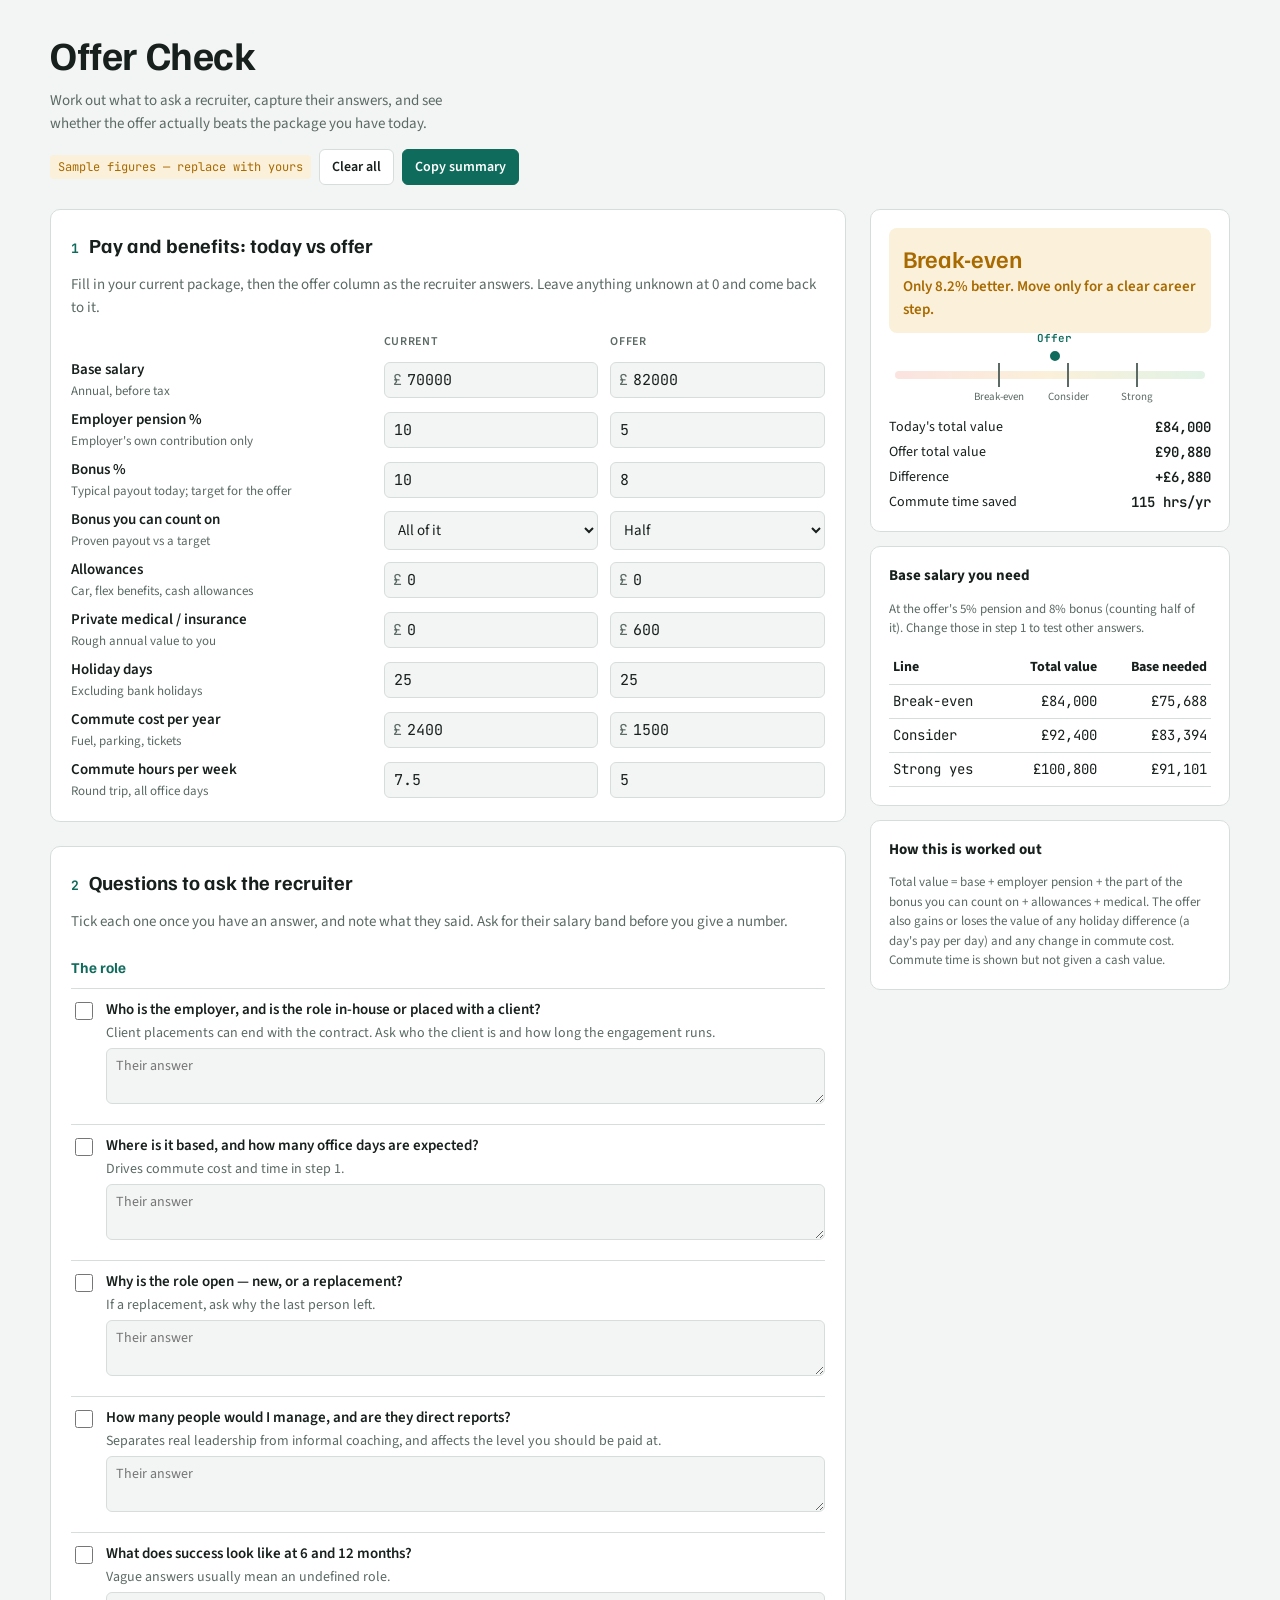
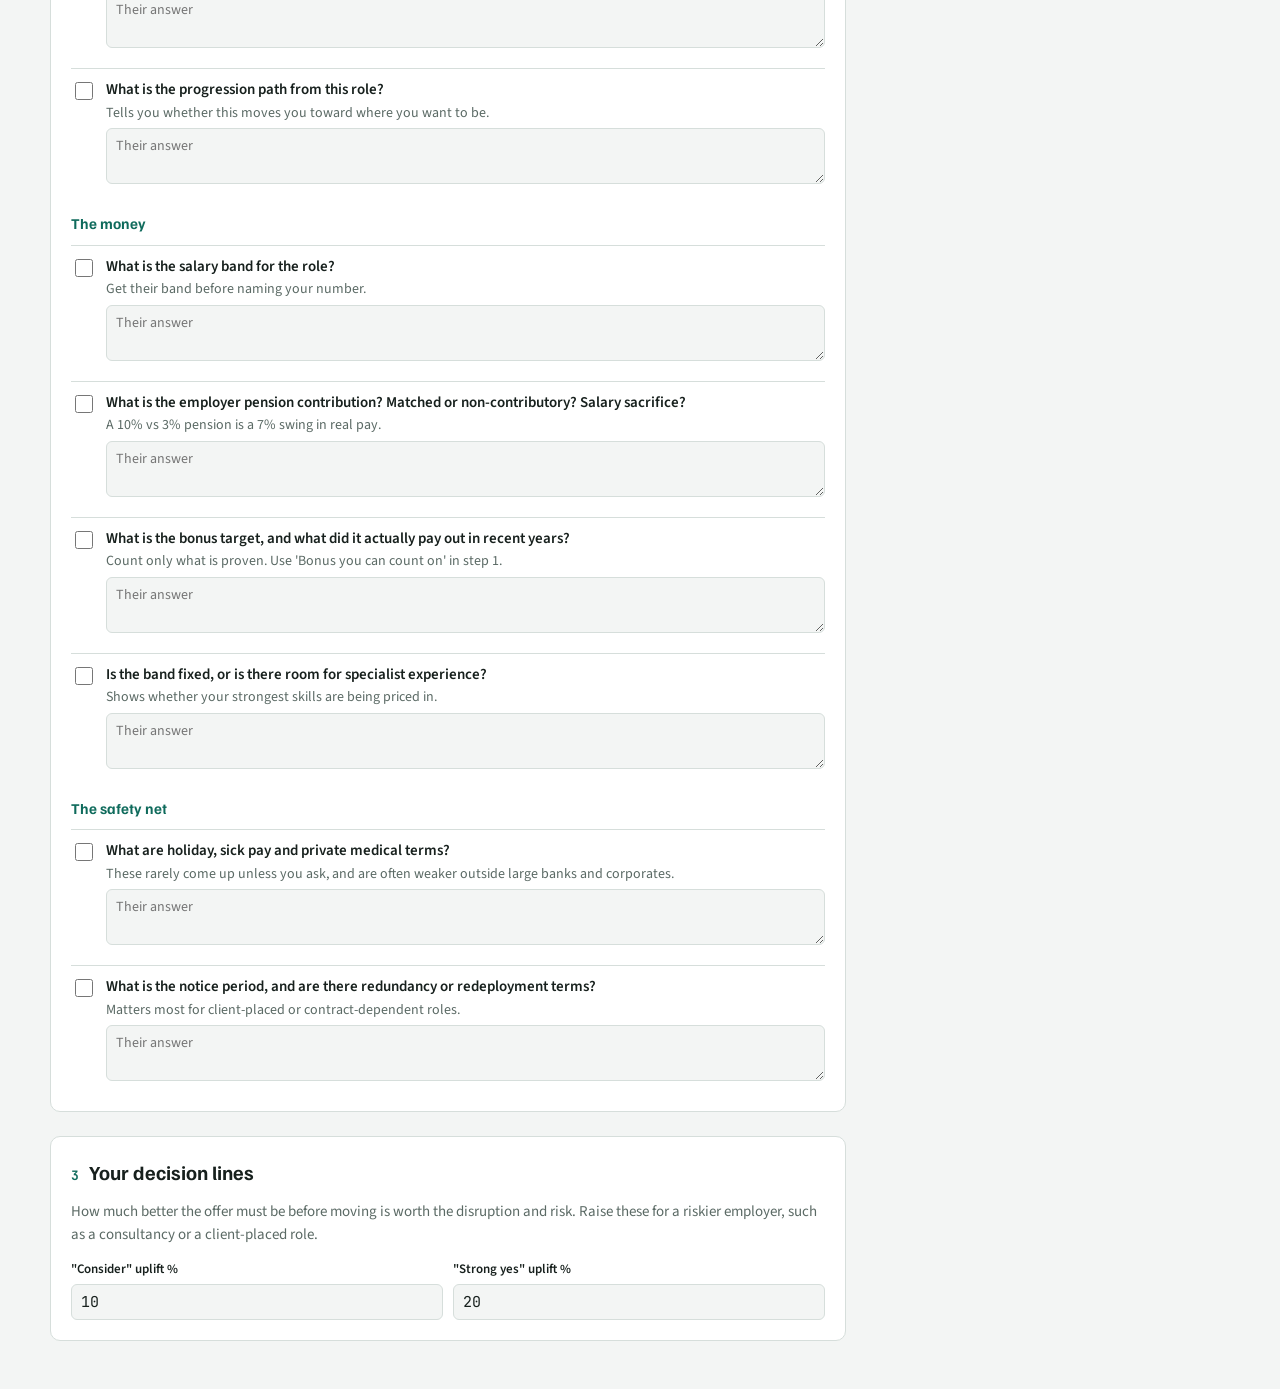
==== index.html @ 34a7ccfe "Initial commit: Offer Check v1 Co-Authored-By: Claude Opus 5.5 <noreply@anthropic.com> Claude-Sessio" ====
<!doctype html>
<html lang="en-GB">
<head>
<meta charset="utf-8">
<meta name="viewport" content="width=device-width, initial-scale=1, viewport-fit=cover">
<style>[hidden]{display:none!important}body{margin:0}img{max-width:100%}</style>
<title>Offer Check</title>
<meta name="claude:viewport-fit-sides" content="cover">
<link rel="preconnect" href="https://fonts.googleapis.com">
<link rel="stylesheet" href="https://fonts.googleapis.com/css2?family=Familjen+Grotesk:wght@500;700&family=Source+Sans+3:wght@400;600&family=JetBrains+Mono:wght@400;600&display=swap">
<style>
/* Layout: a working ledger. Inputs on the left (current vs offer side by side), a sticky verdict panel on the right; stacks on phones. */
:root{
  --bg:#f3f5f4; --surface:#ffffff; --ink:#17201d; --muted:#5b6a65; --line:#d6dedb;
  --accent:#0f6b5c; --accent-soft:#dcefea;
  --good:#1d7a3e; --warn:#a86a00; --bad:#b3261e; --good-bg:#e1f3e6; --warn-bg:#fbf0d9; --bad-bg:#fbe3e0;
  --display:"Familjen Grotesk", "Helvetica Neue", Arial, sans-serif;
  --body:"Source Sans 3", "Segoe UI", system-ui, sans-serif;
  --mono:"JetBrains Mono", ui-monospace, Menlo, monospace;
}
@media (prefers-color-scheme: dark){:root:not([data-theme="light"]){
  --bg:#101614; --surface:#18201e; --ink:#e6eeeb; --muted:#9aaba5; --line:#2c3835;
  --accent:#4fc2ab; --accent-soft:#183a33;
  --good:#6fd18f; --warn:#e8b252; --bad:#f08a80; --good-bg:#16301f; --warn-bg:#352a12; --bad-bg:#3a1a17; color-scheme:dark}}
:root[data-theme="dark"]{
  --bg:#101614; --surface:#18201e; --ink:#e6eeeb; --muted:#9aaba5; --line:#2c3835;
  --accent:#4fc2ab; --accent-soft:#183a33;
  --good:#6fd18f; --warn:#e8b252; --bad:#f08a80; --good-bg:#16301f; --warn-bg:#352a12; --bad-bg:#3a1a17; color-scheme:dark}
*{box-sizing:border-box}
body{background:var(--bg);color:var(--ink);font-family:var(--body);font-size:15px;line-height:1.5;
  padding-left:max(16px,env(safe-area-inset-left,0px));padding-right:max(16px,env(safe-area-inset-right,0px));padding-block:24px 48px}
.wrap{max-width:1180px;margin:0 auto;display:grid;gap:24px}
header h1{font-family:var(--display);font-weight:700;font-size:clamp(28px,4vw,40px);margin:0;letter-spacing:-.01em;text-wrap:balance}
header p{margin:6px 0 0;color:var(--muted);max-width:62ch}
.bar{display:flex;flex-wrap:wrap;gap:8px;align-items:center;margin-top:14px}
.tag{font-family:var(--mono);font-size:12px;background:var(--warn-bg);color:var(--warn);padding:3px 8px;border-radius:4px}
button{font:600 14px var(--body);border:1px solid var(--line);background:var(--surface);color:var(--ink);padding:7px 12px;border-radius:6px;cursor:pointer}
button.primary{background:var(--accent);border-color:var(--accent);color:var(--surface)}
button:focus-visible,input:focus-visible,select:focus-visible,textarea:focus-visible{outline:2px solid var(--accent);outline-offset:2px}
.grid{display:grid;grid-template-columns:minmax(0,1fr) 360px;gap:24px;align-items:start}
@media (max-width:900px){.grid{grid-template-columns:minmax(0,1fr)}}
section.step{background:var(--surface);border:1px solid var(--line);border-radius:10px;padding:20px;display:grid;gap:14px;min-width:0}
.step h2{font-family:var(--display);font-size:20px;margin:0;display:flex;gap:10px;align-items:baseline}
.step h2 .n{font-family:var(--mono);font-size:13px;color:var(--accent)}
.step > p{margin:0;color:var(--muted)}
.cols{display:grid;grid-template-columns:minmax(0,1.4fr) minmax(0,1fr) minmax(0,1fr);gap:8px 12px;align-items:center}
.cols .h{font-size:12px;text-transform:uppercase;letter-spacing:.06em;color:var(--muted);font-weight:600}
.cols label{font-weight:600}
.cols label small{display:block;font-weight:400;color:var(--muted);font-size:13px}
input,select,textarea{font:15px var(--body);color:var(--ink);background:var(--bg);border:1px solid var(--line);border-radius:6px;padding:7px 9px;width:100%;min-width:0}
input[type=number]{font-family:var(--mono);font-variant-numeric:tabular-nums}
.money{position:relative}.money span{position:absolute;left:9px;top:50%;transform:translateY(-50%);color:var(--muted);font-family:var(--mono)}.money input{padding-left:22px}
@media (max-width:560px){.cols{grid-template-columns:minmax(0,1fr) minmax(0,1fr)}.cols label{grid-column:1/-1;margin-top:6px}.cols .h.first{display:none}}
.qs{display:grid;gap:10px}
.q{display:grid;grid-template-columns:auto minmax(0,1fr);gap:4px 10px;padding:10px 0;border-top:1px solid var(--line)}
.q:first-child{border-top:0}
.q input[type=checkbox]{width:18px;height:18px;margin-top:3px;accent-color:var(--accent)}
.q .t{font-weight:600}
.q .why{color:var(--muted);font-size:14px}
.q textarea{grid-column:2;min-height:38px;resize:vertical;font-size:14px}
.group{font-family:var(--display);font-size:15px;margin:8px 0 0;color:var(--accent)}
aside{position:sticky;top:calc(env(safe-area-inset-top,0px) + 16px);display:grid;gap:14px;min-width:0}
.panel{background:var(--surface);border:1px solid var(--line);border-radius:10px;padding:18px;display:grid;gap:12px}
.verdict{border-radius:8px;padding:12px 14px;font-weight:600}
.verdict .big{font-family:var(--display);font-size:24px;display:block}
.v-bad{background:var(--bad-bg);color:var(--bad)}.v-warn{background:var(--warn-bg);color:var(--warn)}.v-good{background:var(--good-bg);color:var(--good)}
.kv{display:grid;grid-template-columns:1fr auto;gap:4px 12px;font-size:14px}
.kv b{font-family:var(--mono);font-variant-numeric:tabular-nums;font-weight:600;text-align:right}
.scale{position:relative;height:56px;margin:4px 6px 0}
.track{position:absolute;left:0;right:0;top:22px;height:8px;border-radius:4px;background:linear-gradient(90deg,var(--bad-bg),var(--warn-bg),var(--good-bg))}
.mk{position:absolute;top:14px;width:2px;height:24px;background:var(--muted)}
.mk span{position:absolute;top:26px;left:50%;transform:translateX(-50%);font-size:11px;color:var(--muted);white-space:nowrap}
.you{position:absolute;top:0;width:14px;height:14px;margin-left:-7px;border-radius:50%;background:var(--accent);border:2px solid var(--surface)}
.you span{position:absolute;bottom:16px;left:50%;transform:translateX(-50%);font:600 11px var(--mono);color:var(--accent);white-space:nowrap}
table{width:100%;border-collapse:collapse;font-size:14px}
th,td{padding:6px 4px;border-bottom:1px solid var(--line);text-align:right;font-variant-numeric:tabular-nums}
th:first-child,td:first-child{text-align:left}
td{font-family:var(--mono)}
.note{font-size:13px;color:var(--muted);margin:0}
.toast{font-size:13px;color:var(--good);min-height:1em}
.settings{display:grid;grid-template-columns:repeat(auto-fit,minmax(150px,1fr));gap:10px}
.settings label{font-size:13px;font-weight:600;display:grid;gap:4px}
</style>

</head>
<body>
<div class="wrap">
<header>
  <h1>Offer Check</h1>
  <p>Work out what to ask a recruiter, capture their answers, and see whether the offer actually beats the package you have today.</p>
  <div class="bar">
    <span class="tag" id="sampleTag">Sample figures — replace with yours</span>
    <button id="clearBtn">Clear all</button>
    <button id="copyBtn" class="primary">Copy summary</button>
    <span class="toast" id="toast" role="status"></span>
  </div>
</header>

<div class="grid">
<main style="display:grid;gap:24px;min-width:0">

<section class="step" aria-labelledby="s1">
  <h2 id="s1"><span class="n">1</span>Pay and benefits: today vs offer</h2>
  <p>Fill in your current package, then the offer column as the recruiter answers. Leave anything unknown at 0 and come back to it.</p>
  <div class="cols">
    <span class="h first"></span><span class="h">Current</span><span class="h">Offer</span>

    <label for="cBase">Base salary<small>Annual, before tax</small></label>
    <div class="money"><span>£</span><input type="number" id="cBase" min="0" step="500"></div>
    <div class="money"><span>£</span><input type="number" id="oBase" min="0" step="500"></div>

    <label for="cPen">Employer pension %<small>Employer's own contribution only</small></label>
    <input type="number" id="cPen" min="0" step="0.5"><input type="number" id="oPen" min="0" step="0.5">

    <label for="cBon">Bonus %<small>Typical payout today; target for the offer</small></label>
    <input type="number" id="cBon" min="0" step="0.5"><input type="number" id="oBon" min="0" step="0.5">

    <label for="cRel">Bonus you can count on<small>Proven payout vs a target</small></label>
    <select id="cRel"><option value="1">All of it</option><option value="0.5">Half</option><option value="0">None</option></select>
    <select id="oRel"><option value="1">All of it</option><option value="0.5">Half</option><option value="0">None</option></select>

    <label for="cAllow">Allowances<small>Car, flex benefits, cash allowances</small></label>
    <div class="money"><span>£</span><input type="number" id="cAllow" min="0" step="100"></div>
    <div class="money"><span>£</span><input type="number" id="oAllow" min="0" step="100"></div>

    <label for="cMed">Private medical / insurance<small>Rough annual value to you</small></label>
    <div class="money"><span>£</span><input type="number" id="cMed" min="0" step="100"></div>
    <div class="money"><span>£</span><input type="number" id="oMed" min="0" step="100"></div>

    <label for="cHol">Holiday days<small>Excluding bank holidays</small></label>
    <input type="number" id="cHol" min="0" step="1"><input type="number" id="oHol" min="0" step="1">

    <label for="cCom">Commute cost per year<small>Fuel, parking, tickets</small></label>
    <div class="money"><span>£</span><input type="number" id="cCom" min="0" step="100"></div>
    <div class="money"><span>£</span><input type="number" id="oCom" min="0" step="100"></div>

    <label for="cHrs">Commute hours per week<small>Round trip, all office days</small></label>
    <input type="number" id="cHrs" min="0" step="0.5"><input type="number" id="oHrs" min="0" step="0.5">
  </div>
</section>

<section class="step" aria-labelledby="s2">
  <h2 id="s2"><span class="n">2</span>Questions to ask the recruiter</h2>
  <p>Tick each one once you have an answer, and note what they said. Ask for their salary band before you give a number.</p>
  <div class="qs" id="qs"></div>
</section>

<section class="step" aria-labelledby="s3">
  <h2 id="s3"><span class="n">3</span>Your decision lines</h2>
  <p>How much better the offer must be before moving is worth the disruption and risk. Raise these for a riskier employer, such as a consultancy or a client-placed role.</p>
  <div class="settings">
    <label for="tCon">"Consider" uplift %<input type="number" id="tCon" min="0" step="1"></label>
    <label for="tStr">"Strong yes" uplift %<input type="number" id="tStr" min="0" step="1"></label>
  </div>
</section>
</main>

<aside aria-label="Result">
  <div class="panel">
    <div class="verdict" id="verdict"></div>
    <div class="scale" id="scale" aria-hidden="true"></div>
    <div class="kv" id="totals"></div>
  </div>
  <div class="panel">
    <strong>Base salary you need</strong>
    <p class="note" id="needNote"></p>
    <table id="need"><thead><tr><th>Line</th><th>Total value</th><th>Base needed</th></tr></thead><tbody></tbody></table>
  </div>
  <div class="panel">
    <strong>How this is worked out</strong>
    <p class="note">Total value = base + employer pension + the part of the bonus you can count on + allowances + medical. The offer also gains or loses the value of any holiday difference (a day's pay per day) and any change in commute cost. Commute time is shown but not given a cash value.</p>
  </div>
</aside>
</div>
</div>

<script>
const QUESTIONS=[
 ["The role",[
  ["Who is the employer, and is the role in-house or placed with a client?","Client placements can end with the contract. Ask who the client is and how long the engagement runs."],
  ["Where is it based, and how many office days are expected?","Drives commute cost and time in step 1."],
  ["Why is the role open — new, or a replacement?","If a replacement, ask why the last person left."],
  ["How many people would I manage, and are they direct reports?","Separates real leadership from informal coaching, and affects the level you should be paid at."],
  ["What does success look like at 6 and 12 months?","Vague answers usually mean an undefined role."],
  ["What is the progression path from this role?","Tells you whether this moves you toward where you want to be."]]],
 ["The money",[
  ["What is the salary band for the role?","Get their band before naming your number."],
  ["What is the employer pension contribution? Matched or non-contributory? Salary sacrifice?","A 10% vs 3% pension is a 7% swing in real pay."],
  ["What is the bonus target, and what did it actually pay out in recent years?","Count only what is proven. Use 'Bonus you can count on' in step 1."],
  ["Is the band fixed, or is there room for specialist experience?","Shows whether your strongest skills are being priced in."]]],
 ["The safety net",[
  ["What are holiday, sick pay and private medical terms?","These rarely come up unless you ask, and are often weaker outside large banks and corporates."],
  ["What is the notice period, and are there redundancy or redeployment terms?","Matters most for client-placed or contract-dependent roles."]]]
];
const SAMPLE={cBase:70000,oBase:82000,cPen:10,oPen:5,cBon:10,oBon:8,cRel:"1",oRel:"0.5",cAllow:0,oAllow:0,cMed:0,oMed:600,cHol:25,oHol:25,cCom:2400,oCom:1500,cHrs:7.5,oHrs:5,tCon:10,tStr:20,qa:{},qn:{}};
const ids=["cBase","oBase","cPen","oPen","cBon","oBon","cRel","oRel","cAllow","oAllow","cMed","oMed","cHol","oHol","cCom","oCom","cHrs","oHrs","tCon","tStr"];
const KEY="offer-check-v1";
let st;
try{st=JSON.parse(localStorage.getItem(KEY))}catch(e){}
if(!st)st=structuredClone(SAMPLE);
st.qa=st.qa||{};st.qn=st.qn||{};

const qs=document.getElementById("qs");
let qi=0;
QUESTIONS.forEach(([g,list])=>{
  const h=document.createElement("h3");h.className="group";h.textContent=g;qs.appendChild(h);
  list.forEach(([t,why])=>{
    const id="q"+(qi++);
    const d=document.createElement("div");d.className="q";
    d.innerHTML=`<input type="checkbox" id="${id}"><label for="${id}"><span class="t"></span><br><span class="why"></span></label><textarea id="${id}n" aria-label="Answer" placeholder="Their answer"></textarea>`;
    d.querySelector(".t").textContent=t;d.querySelector(".why").textContent=why;
    qs.appendChild(d);
    const cb=d.querySelector("input"),tx=d.querySelector("textarea");
    cb.checked=!!st.qa[id];tx.value=st.qn[id]||"";
    cb.addEventListener("change",()=>{st.qa[id]=cb.checked;save()});
    tx.addEventListener("input",()=>{st.qn[id]=tx.value;save()});
  });
});

ids.forEach(i=>{const el=document.getElementById(i);el.value=st[i]??"";el.addEventListener("input",()=>{st[i]=el.value;save();calc()})});

function save(){try{localStorage.setItem(KEY,JSON.stringify(st))}catch(e){}markSample()}
function markSample(){document.getElementById("sampleTag").hidden=JSON.stringify(ids.map(i=>String(st[i])))!==JSON.stringify(ids.map(i=>String(SAMPLE[i])))}
const n=i=>parseFloat(st[i])||0;
const gbp=v=>"£"+Math.round(v).toLocaleString("en-GB");

let last={};
function calc(){
  const cb=n("cBase"),ob=n("oBase");
  const cur=cb*(1+n("cPen")/100+n("cBon")/100*parseFloat(st.cRel))+n("cAllow")+n("cMed");
  const dDays=n("oHol")-n("cHol"), comSave=n("cCom")-n("oCom");
  const rate=1+n("oPen")/100+n("oBon")/100*parseFloat(st.oRel)+dDays/260;
  const fixed=n("oAllow")+n("oMed")+comSave;
  const off=ob*rate+fixed;
  const con=cur*(1+n("tCon")/100), str=cur*(1+n("tStr")/100);
  const diff=off-cur, pct=cur?diff/cur*100:0;
  let v,cls;
  if(!cb){v=["Add your current package","Start with step 1."];cls="v-warn"}
  else if(!ob){v=["Waiting for an offer","Your decision lines are ready on the right."];cls="v-warn"}
  else if(off<cur){v=["Walk away",`The offer is worth ${gbp(-diff)} less than today.`];cls="v-bad"}
  else if(off<con){v=["Break-even",`Only ${pct.toFixed(1)}% better. Move only for a clear career step.`];cls="v-warn"}
  else if(off<str){v=["Consider",`${pct.toFixed(1)}% better than today.`];cls="v-good"}
  else {v=["Strong yes",`${pct.toFixed(1)}% better than today.`];cls="v-good"}
  const ve=document.getElementById("verdict");ve.className="verdict "+cls;
  ve.innerHTML=`<span class="big"></span><span></span>`;ve.children[0].textContent=v[0];ve.children[1].textContent=v[1];

  const hrsSaved=(n("cHrs")-n("oHrs"))*46;
  document.getElementById("totals").innerHTML=
   `<span>Today's total value</span><b>${gbp(cur)}</b><span>Offer total value</span><b>${ob?gbp(off):"—"}</b><span>Difference</span><b>${ob?(diff>=0?"+":"−")+gbp(Math.abs(diff)):"—"}</b><span>Commute time saved</span><b>${hrsSaved>=0?"":"−"}${Math.abs(Math.round(hrsSaved))} hrs/yr</b>`;

  const sc=document.getElementById("scale");
  const lo=cur*0.85, hi=Math.max(str*1.08, off*1.03, cur*1.3);
  const pos=x=>Math.min(100,Math.max(0,(x-lo)/(hi-lo)*100));
  sc.innerHTML=`<div class="track"></div>`+
   [["Break-even",cur],["Consider",con],["Strong",str]].map(([l,x])=>`<div class="mk" style="left:${pos(x)}%"><span>${l}</span></div>`).join("")+
   (ob?`<div class="you" style="left:${pos(off)}%"><span>Offer</span></div>`:"");

  const tb=document.querySelector("#need tbody");
  tb.innerHTML=[["Break-even",cur],["Consider",con],["Strong yes",str]].map(([l,t])=>`<tr><td>${l}</td><td>${gbp(t)}</td><td>${gbp((t-fixed)/rate)}</td></tr>`).join("");
  document.getElementById("needNote").textContent=`At the offer's ${n("oPen")}% pension and ${n("oBon")}% bonus (counting ${st.oRel==="1"?"all":st.oRel==="0.5"?"half":"none"} of it). Change those in step 1 to test other answers.`;
  last={cur,off,con,str,diff,pct,verdict:v[0],rate,fixed,ob,hrsSaved};
}

document.getElementById("clearBtn").addEventListener("click",()=>{
  ids.forEach(i=>st[i]=(i==="cRel"||i==="oRel")?"1":(i==="tCon"?10:i==="tStr"?20:""));
  st.qa={};st.qn={};
  ids.forEach(i=>document.getElementById(i).value=st[i]);
  document.querySelectorAll(".q input").forEach(c=>c.checked=false);
  document.querySelectorAll(".q textarea").forEach(t=>t.value="");
  save();calc();
});

document.getElementById("copyBtn").addEventListener("click",()=>{
  const L=last;let t=`Offer check\nVerdict: ${L.verdict}\nToday's total value: ${gbp(L.cur)}\nOffer total value: ${L.ob?gbp(L.off):"not yet known"}\n`;
  if(L.ob)t+=`Difference: ${L.diff>=0?"+":"-"}${gbp(Math.abs(L.diff))} (${L.pct.toFixed(1)}%)\n`;
  t+=`Base needed: break-even ${gbp((L.cur-L.fixed)/L.rate)}, consider ${gbp((L.con-L.fixed)/L.rate)}, strong yes ${gbp((L.str-L.fixed)/L.rate)}\n\nRecruiter answers:\n`;
  let i=0;QUESTIONS.forEach(([g,list])=>list.forEach(([q])=>{const id="q"+(i++);t+=`${st.qa[id]?"[x]":"[ ]"} ${q}${st.qn[id]?"\n    "+st.qn[id]:""}\n`}));
  const toast=document.getElementById("toast");
  navigator.clipboard.writeText(t).then(()=>{toast.textContent="Summary copied"},()=>{toast.textContent="Copy blocked here. Select the figures on the page instead."});
  setTimeout(()=>toast.textContent="",3000);
});

markSample();calc();
</script>
</body>
</html>
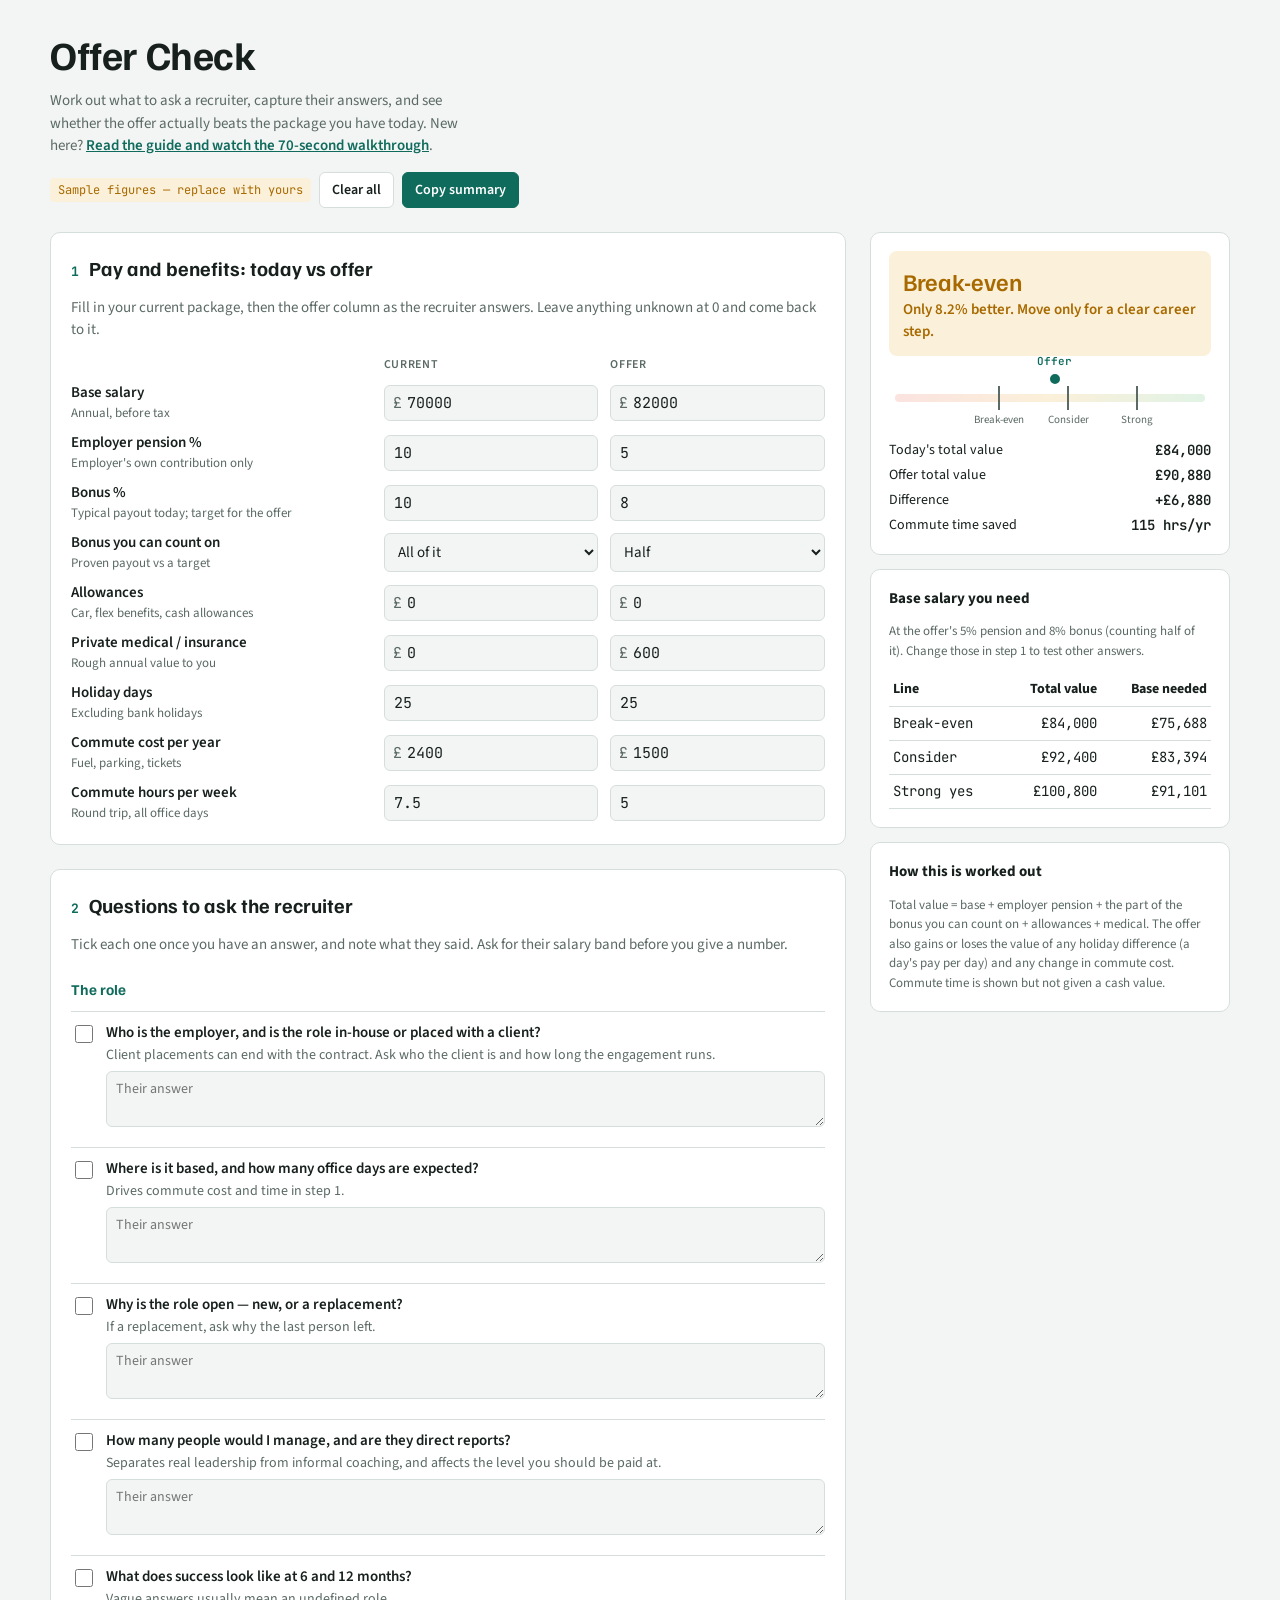
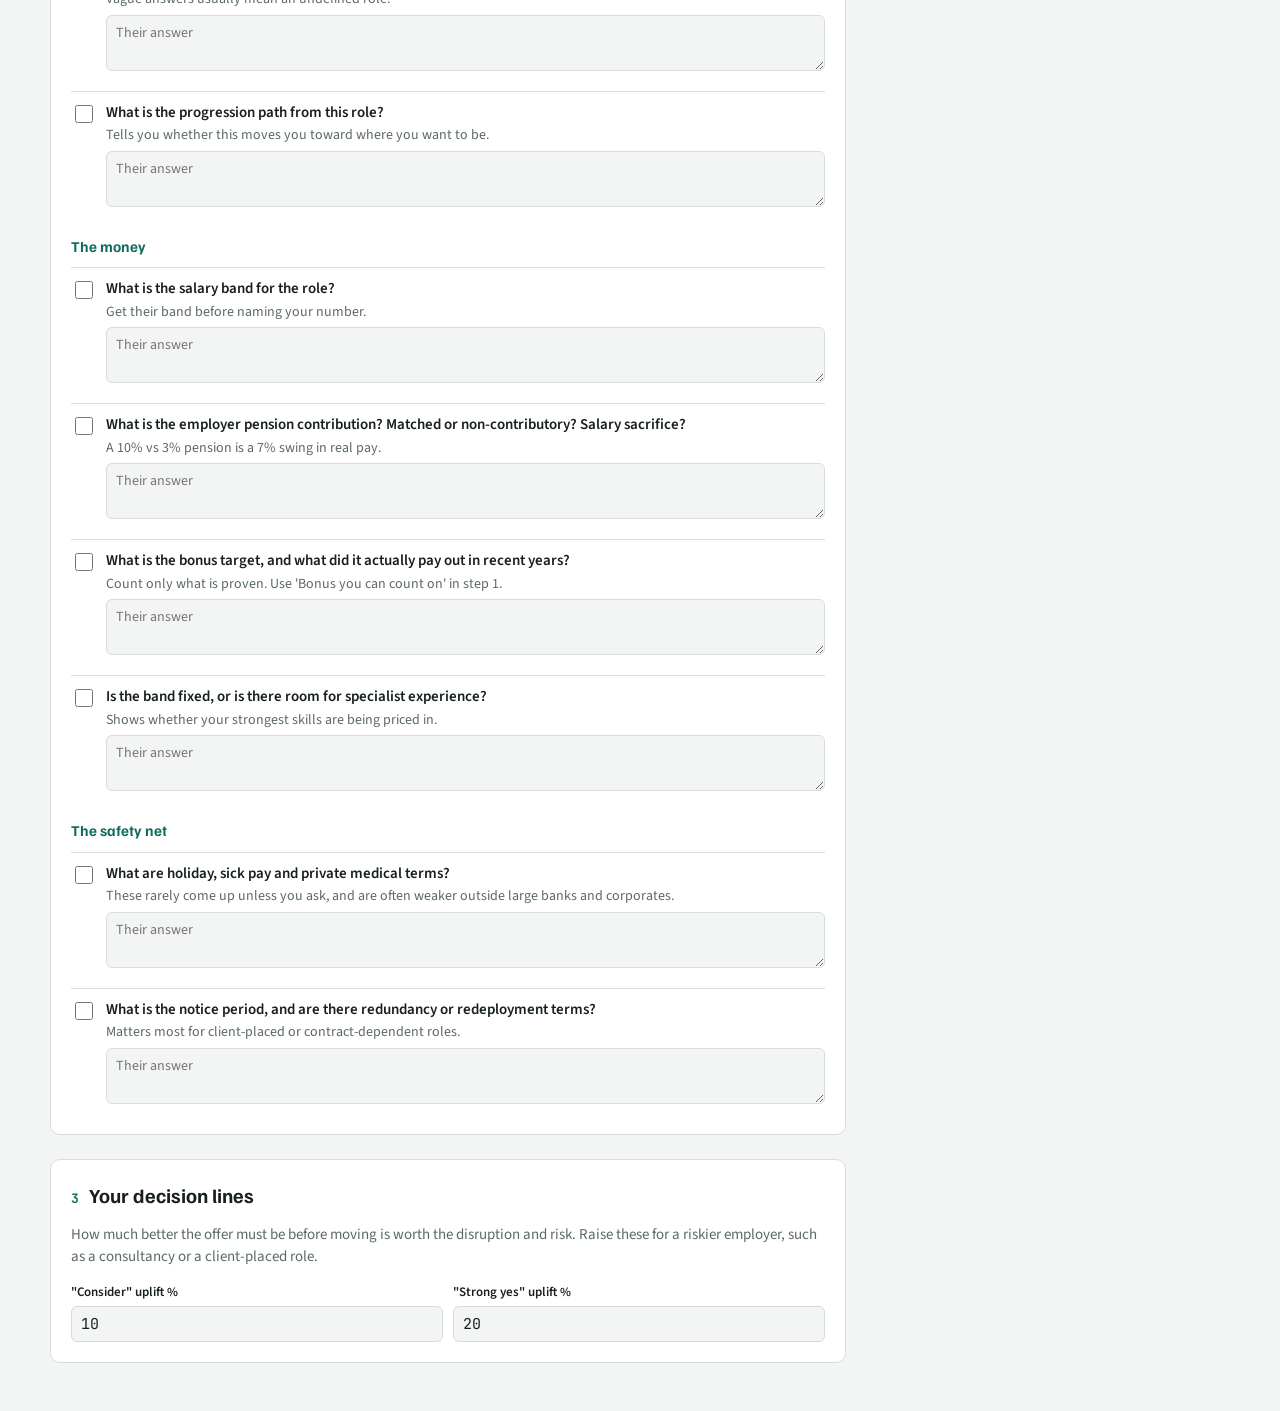
==== commit 7d4d1cfa: "Add guide page with walkthrough video Adds guide.html with the narrated walkthrough, a field-by-fiel" ====
--- a/index.html
+++ b/index.html
@@ -32,6 +32,7 @@
 .wrap{max-width:1180px;margin:0 auto;display:grid;gap:24px}
 header h1{font-family:var(--display);font-weight:700;font-size:clamp(28px,4vw,40px);margin:0;letter-spacing:-.01em;text-wrap:balance}
 header p{margin:6px 0 0;color:var(--muted);max-width:62ch}
+.guide-link{color:var(--accent);font-weight:600}
 .bar{display:flex;flex-wrap:wrap;gap:8px;align-items:center;margin-top:14px}
 .tag{font-family:var(--mono);font-size:12px;background:var(--warn-bg);color:var(--warn);padding:3px 8px;border-radius:4px}
 button{font:600 14px var(--body);border:1px solid var(--line);background:var(--surface);color:var(--ink);padding:7px 12px;border-radius:6px;cursor:pointer}
@@ -87,7 +88,7 @@
 <div class="wrap">
 <header>
   <h1>Offer Check</h1>
-  <p>Work out what to ask a recruiter, capture their answers, and see whether the offer actually beats the package you have today.</p>
+  <p>Work out what to ask a recruiter, capture their answers, and see whether the offer actually beats the package you have today. New here? <a class="guide-link" href="guide.html">Read the guide and watch the 70-second walkthrough</a>.</p>
   <div class="bar">
     <span class="tag" id="sampleTag">Sample figures — replace with yours</span>
     <button id="clearBtn">Clear all</button>
